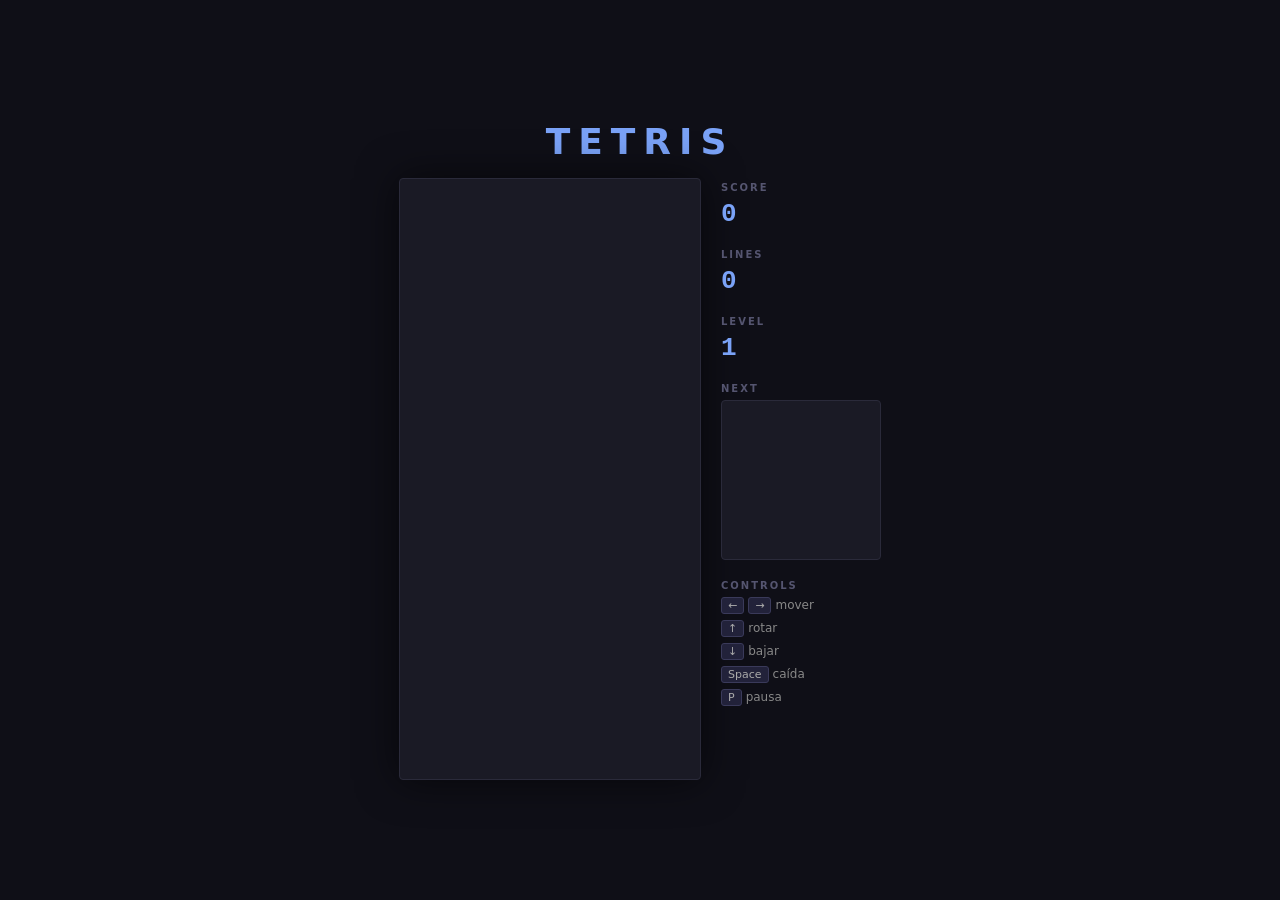
==== index.html @ cd77601a "feat: add visible game title Co-authored-by: dador33 <17363182+dador33@users.noreply.github.com>  Co" ====
<!DOCTYPE html>
<html lang="es">
<head>
  <meta charset="UTF-8" />
  <meta name="viewport" content="width=device-width, initial-scale=1.0" />
  <title>Tetris</title>
  <link rel="stylesheet" href="style.css" />
</head>
<body>
  <h1 class="title">TETRIS</h1>
  <div class="wrapper">
    <div class="game-container">
      <canvas id="board" width="300" height="600"></canvas>

      <aside class="panel">
        <div class="panel-section">
          <span class="label">SCORE</span>
          <span class="value" id="score">0</span>
        </div>
        <div class="panel-section">
          <span class="label">LINES</span>
          <span class="value" id="lines">0</span>
        </div>
        <div class="panel-section">
          <span class="label">LEVEL</span>
          <span class="value" id="level">1</span>
        </div>

        <div class="panel-section">
          <span class="label">NEXT</span>
          <canvas id="next-canvas" width="120" height="120"></canvas>
        </div>

        <div class="panel-section controls">
          <span class="label">CONTROLS</span>
          <ul>
            <li><kbd>←</kbd><kbd>→</kbd> mover</li>
            <li><kbd>↑</kbd> rotar</li>
            <li><kbd>↓</kbd> bajar</li>
            <li><kbd>Space</kbd> caída</li>
            <li><kbd>P</kbd> pausa</li>
          </ul>
        </div>
      </aside>
    </div>

    <div id="overlay" class="overlay hidden">
      <div class="overlay-box">
        <p id="overlay-title">GAME OVER</p>
        <p id="overlay-score"></p>
        <button id="restart-btn">Reiniciar</button>
      </div>
    </div>
  </div>

  <script src="game.js"></script>
</body>
</html>
---- style.css ----
*, *::before, *::after {
  box-sizing: border-box;
  margin: 0;
  padding: 0;
}

body {
  background: #0f0f17;
  color: #e0e0e0;
  font-family: system-ui, -apple-system, sans-serif;
  display: flex;
  flex-direction: column;
  align-items: center;
  justify-content: center;
  min-height: 100vh;
  user-select: none;
}

.title {
  font-size: 36px;
  font-weight: 800;
  letter-spacing: 8px;
  color: #7aa2f7;
  text-align: center;
  margin-bottom: 16px;
}

.wrapper {
  position: relative;
}

.game-container {
  display: flex;
  gap: 20px;
  align-items: flex-start;
}

#board {
  display: block;
  border: 1px solid #2a2a3a;
  background: #1a1a25;
  border-radius: 4px;
  box-shadow: 0 0 40px rgba(0, 0, 0, 0.6);
}

/* ---- Panel lateral ---- */
.panel {
  width: 160px;
  display: flex;
  flex-direction: column;
  gap: 20px;
  padding-top: 4px;
}

.panel-section {
  display: flex;
  flex-direction: column;
  gap: 6px;
}

.label {
  font-size: 10px;
  letter-spacing: 2px;
  color: #555570;
  font-weight: 600;
}

.value {
  font-family: 'Courier New', Courier, monospace;
  font-size: 26px;
  font-weight: 700;
  color: #7aa2f7;
  letter-spacing: 1px;
}

#next-canvas {
  display: block;
  border: 1px solid #2a2a3a;
  background: #1a1a25;
  border-radius: 4px;
}

/* ---- Controles ---- */
.controls ul {
  list-style: none;
  display: flex;
  flex-direction: column;
  gap: 6px;
}

.controls li {
  font-size: 12px;
  color: #888;
  display: flex;
  align-items: center;
  gap: 4px;
}

kbd {
  background: #22223a;
  border: 1px solid #3a3a5a;
  border-radius: 3px;
  padding: 1px 6px;
  font-size: 11px;
  font-family: inherit;
  color: #aaa;
}

/* ---- Overlay ---- */
.overlay {
  position: absolute;
  inset: 0;
  display: flex;
  align-items: center;
  justify-content: center;
  background: rgba(10, 10, 20, 0.75);
  backdrop-filter: blur(4px);
  border-radius: 4px;
}

.overlay.hidden {
  display: none;
}

.overlay-box {
  text-align: center;
  display: flex;
  flex-direction: column;
  gap: 12px;
  align-items: center;
}

#overlay-title {
  font-size: 28px;
  font-weight: 800;
  letter-spacing: 4px;
  color: #e57373;
}

#overlay-score {
  font-family: 'Courier New', Courier, monospace;
  font-size: 14px;
  color: #7aa2f7;
}

#restart-btn {
  margin-top: 8px;
  background: #7aa2f7;
  color: #0f0f17;
  border: none;
  border-radius: 6px;
  padding: 10px 28px;
  font-size: 14px;
  font-weight: 700;
  cursor: pointer;
  letter-spacing: 1px;
  transition: background 0.15s;
}

#restart-btn:hover {
  background: #9bbdff;
}
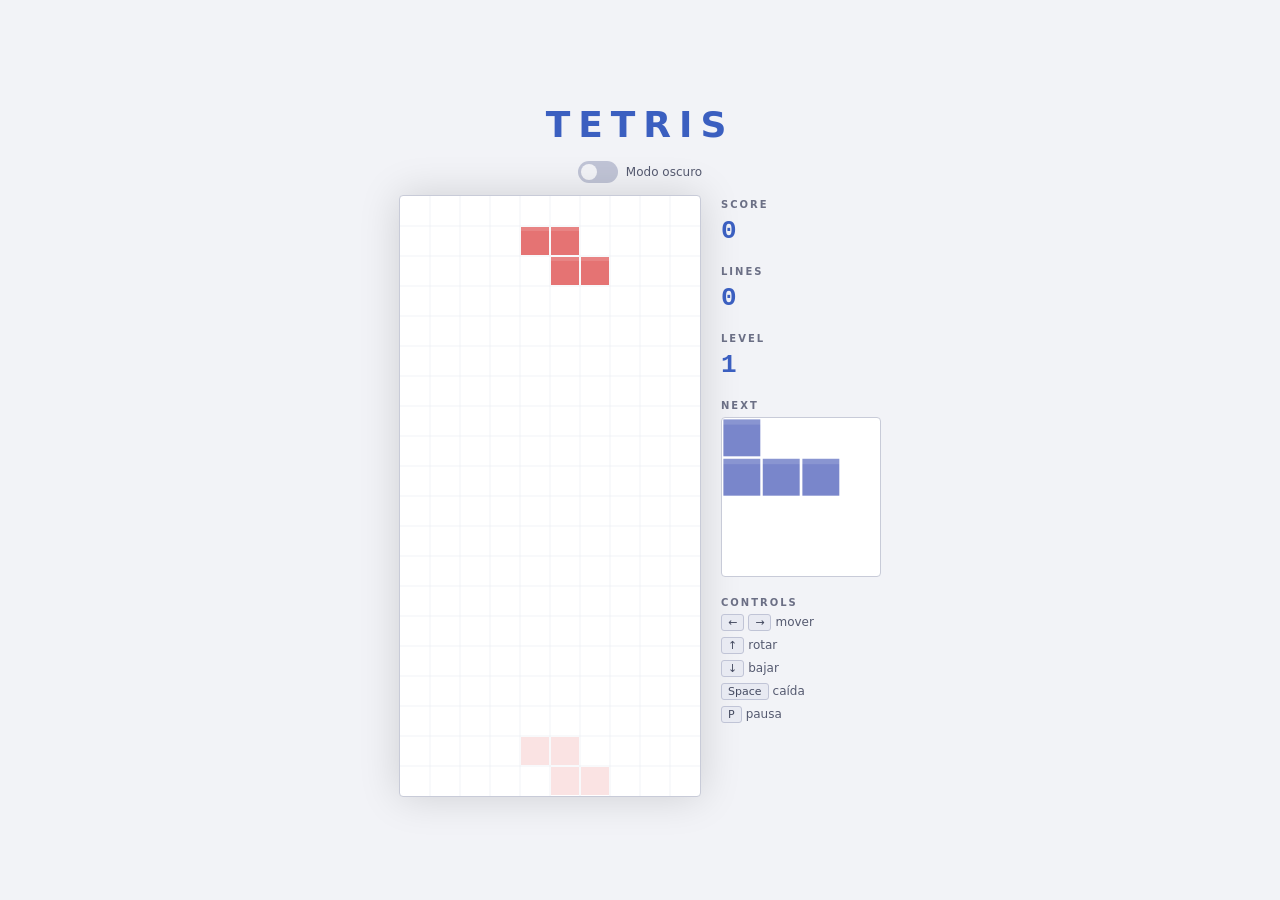
==== commit abb3f13b: "feat: añadir interruptor de tema claro/oscuro Co-authored-by: dador33 <17363182+dador33@users.norepl" ====
--- a/index.html
+++ b/index.html
@@ -8,6 +8,10 @@
 </head>
 <body>
   <h1 class="title">TETRIS</h1>
+  <label class="theme-toggle">
+    <input type="checkbox" id="theme-toggle" role="switch" checked />
+    <span>Modo oscuro</span>
+  </label>
   <div class="wrapper">
     <div class="game-container">
       <canvas id="board" width="300" height="600"></canvas>
@@ -53,6 +57,17 @@
     </div>
   </div>
 
+  <script>
+    // Aplica el tema antes de pintar para evitar parpadeo
+    (function () {
+      var t = null;
+      try { t = localStorage.getItem('theme'); } catch (e) {}
+      if (t !== 'light' && t !== 'dark') {
+        t = window.matchMedia && matchMedia('(prefers-color-scheme: light)').matches ? 'light' : 'dark';
+      }
+      document.documentElement.setAttribute('data-theme', t);
+    })();
+  </script>
   <script src="game.js"></script>
 </body>
 </html>
--- a/style.css
+++ b/style.css
@@ -4,9 +4,48 @@
   padding: 0;
 }
 
+/* ---- Temas ---- */
+:root {
+  --bg: #0f0f17;
+  --text: #e0e0e0;
+  --accent: #7aa2f7;
+  --accent-hover: #9bbdff;
+  --board-bg: #1a1a25;
+  --border: #2a2a3a;
+  --grid: #22222e;
+  --label: #555570;
+  --muted: #888;
+  --kbd-bg: #22223a;
+  --kbd-border: #3a3a5a;
+  --kbd-text: #aaa;
+  --overlay-bg: rgba(10, 10, 20, 0.75);
+  --danger: #e57373;
+  --btn-text: #0f0f17;
+  --shadow: rgba(0, 0, 0, 0.6);
+}
+
+[data-theme="light"] {
+  --bg: #f2f3f7;
+  --text: #24273a;
+  --accent: #3b5fc0;
+  --accent-hover: #2f4ea3;
+  --board-bg: #ffffff;
+  --border: #c8cbd8;
+  --grid: #e3e5ee;
+  --label: #6b6f85;
+  --muted: #555a70;
+  --kbd-bg: #e8eaf2;
+  --kbd-border: #c0c4d6;
+  --kbd-text: #444a60;
+  --overlay-bg: rgba(242, 243, 247, 0.8);
+  --danger: #c62828;
+  --btn-text: #ffffff;
+  --shadow: rgba(0, 0, 0, 0.15);
+}
+
 body {
-  background: #0f0f17;
-  color: #e0e0e0;
+  background: var(--bg);
+  color: var(--text);
   font-family: system-ui, -apple-system, sans-serif;
   display: flex;
   flex-direction: column;
@@ -20,7 +59,7 @@
   font-size: 36px;
   font-weight: 800;
   letter-spacing: 8px;
-  color: #7aa2f7;
+  color: var(--accent);
   text-align: center;
   margin-bottom: 16px;
 }
@@ -37,10 +76,10 @@
 
 #board {
   display: block;
-  border: 1px solid #2a2a3a;
-  background: #1a1a25;
+  border: 1px solid var(--border);
+  background: var(--board-bg);
   border-radius: 4px;
-  box-shadow: 0 0 40px rgba(0, 0, 0, 0.6);
+  box-shadow: 0 0 40px var(--shadow);
 }
 
 /* ---- Panel lateral ---- */
@@ -61,7 +100,7 @@
 .label {
   font-size: 10px;
   letter-spacing: 2px;
-  color: #555570;
+  color: var(--label);
   font-weight: 600;
 }
 
@@ -69,14 +108,14 @@
   font-family: 'Courier New', Courier, monospace;
   font-size: 26px;
   font-weight: 700;
-  color: #7aa2f7;
+  color: var(--accent);
   letter-spacing: 1px;
 }
 
 #next-canvas {
   display: block;
-  border: 1px solid #2a2a3a;
-  background: #1a1a25;
+  border: 1px solid var(--border);
+  background: var(--board-bg);
   border-radius: 4px;
 }
 
@@ -90,20 +129,20 @@
 
 .controls li {
   font-size: 12px;
-  color: #888;
+  color: var(--muted);
   display: flex;
   align-items: center;
   gap: 4px;
 }
 
 kbd {
-  background: #22223a;
-  border: 1px solid #3a3a5a;
+  background: var(--kbd-bg);
+  border: 1px solid var(--kbd-border);
   border-radius: 3px;
   padding: 1px 6px;
   font-size: 11px;
   font-family: inherit;
-  color: #aaa;
+  color: var(--kbd-text);
 }
 
 /* ---- Overlay ---- */
@@ -113,7 +152,7 @@
   display: flex;
   align-items: center;
   justify-content: center;
-  background: rgba(10, 10, 20, 0.75);
+  background: var(--overlay-bg);
   backdrop-filter: blur(4px);
   border-radius: 4px;
 }
@@ -134,19 +173,19 @@
   font-size: 28px;
   font-weight: 800;
   letter-spacing: 4px;
-  color: #e57373;
+  color: var(--danger);
 }
 
 #overlay-score {
   font-family: 'Courier New', Courier, monospace;
   font-size: 14px;
-  color: #7aa2f7;
+  color: var(--accent);
 }
 
 #restart-btn {
   margin-top: 8px;
-  background: #7aa2f7;
-  color: #0f0f17;
+  background: var(--accent);
+  color: var(--btn-text);
   border: none;
   border-radius: 6px;
   padding: 10px 28px;
@@ -158,5 +197,53 @@
 }
 
 #restart-btn:hover {
-  background: #9bbdff;
-}
+  background: var(--accent-hover);
+}
+
+/* ---- Interruptor de tema ---- */
+.theme-toggle {
+  display: flex;
+  align-items: center;
+  gap: 8px;
+  margin-bottom: 12px;
+  font-size: 12px;
+  color: var(--muted);
+  cursor: pointer;
+}
+
+.theme-toggle input {
+  appearance: none;
+  position: relative;
+  width: 40px;
+  height: 22px;
+  margin: 0;
+  border-radius: 11px;
+  background: var(--kbd-border);
+  cursor: pointer;
+  transition: background 0.2s;
+}
+
+.theme-toggle input::after {
+  content: '';
+  position: absolute;
+  top: 3px;
+  left: 3px;
+  width: 16px;
+  height: 16px;
+  border-radius: 50%;
+  background: var(--bg);
+  transition: transform 0.2s;
+}
+
+.theme-toggle input:checked {
+  background: var(--accent);
+}
+
+.theme-toggle input:checked::after {
+  transform: translateX(18px);
+}
+
+.theme-toggle input:focus-visible {
+  outline: 2px solid var(--accent);
+  outline-offset: 2px;
+}
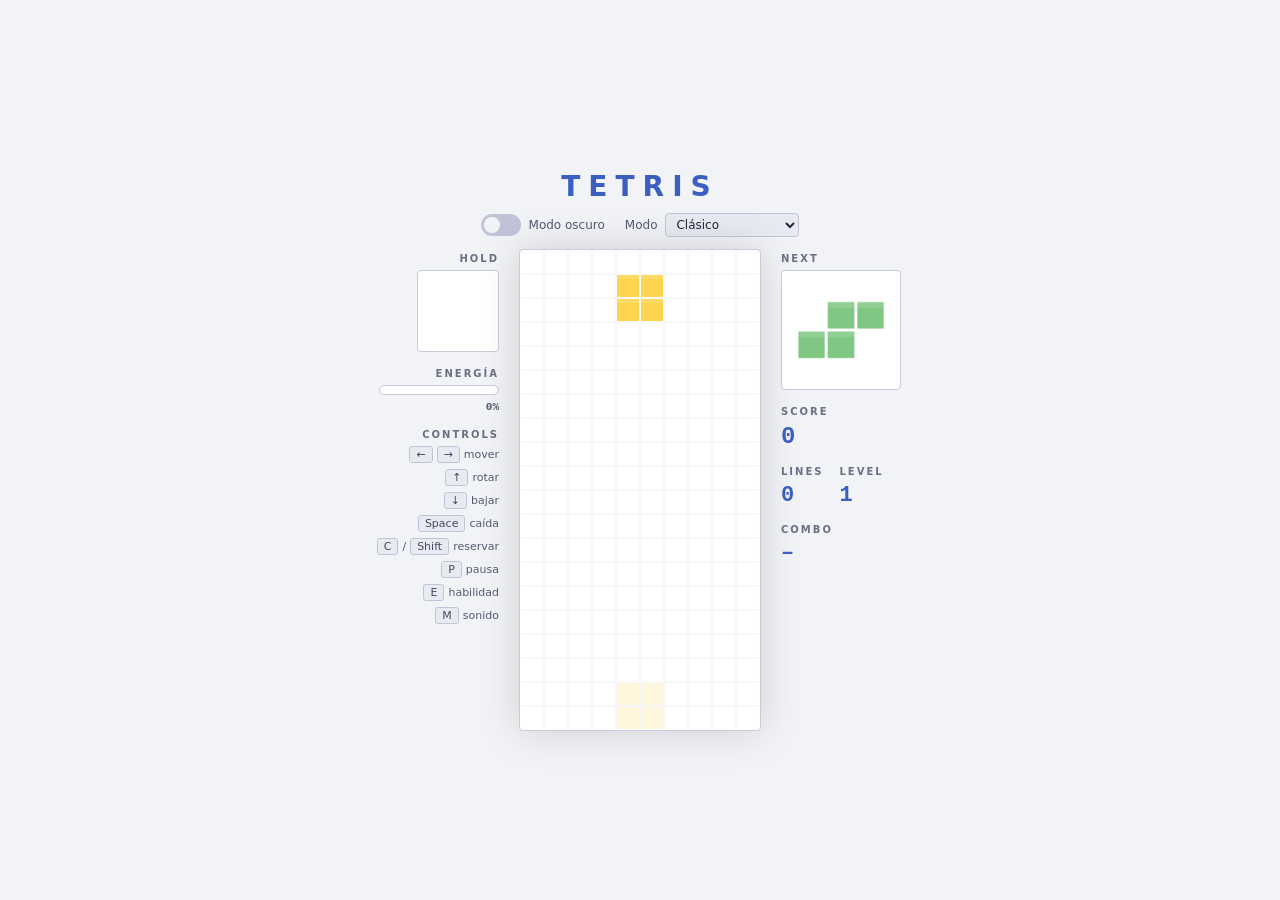
==== commit 918d7a22: "all" ====
--- a/index.html
+++ b/index.html
@@ -8,31 +8,31 @@
 </head>
 <body>
   <h1 class="title">TETRIS</h1>
-  <label class="theme-toggle">
-    <input type="checkbox" id="theme-toggle" role="switch" checked />
-    <span>Modo oscuro</span>
-  </label>
+  <div class="toolbar">
+    <label class="theme-toggle">
+      <input type="checkbox" id="theme-toggle" role="switch" checked />
+      <span>Modo oscuro</span>
+    </label>
+    <label class="mode-picker">
+      <span>Modo</span>
+      <select id="mode-select" aria-label="Modo de juego">
+        <option value="">Clásico</option>
+        <!-- Los retos se añaden desde game.js a partir de CHALLENGES (rules.js) -->
+      </select>
+    </label>
+  </div>
   <div class="wrapper">
     <div class="game-container">
-      <canvas id="board" width="300" height="600"></canvas>
-
-      <aside class="panel">
+      <aside class="panel panel-left">
         <div class="panel-section">
-          <span class="label">SCORE</span>
-          <span class="value" id="score">0</span>
-        </div>
-        <div class="panel-section">
-          <span class="label">LINES</span>
-          <span class="value" id="lines">0</span>
-        </div>
-        <div class="panel-section">
-          <span class="label">LEVEL</span>
-          <span class="value" id="level">1</span>
+          <span class="label">HOLD</span>
+          <canvas id="hold-canvas" width="80" height="80"></canvas>
         </div>
 
-        <div class="panel-section">
-          <span class="label">NEXT</span>
-          <canvas id="next-canvas" width="120" height="120"></canvas>
+        <div class="panel-section energy" id="energy-section">
+          <span class="label">ENERGÍA</span>
+          <div class="energy-bar"><div class="energy-fill" id="energy-fill"></div></div>
+          <span class="energy-label" id="energy-label">0%</span>
         </div>
 
         <div class="panel-section controls">
@@ -42,10 +42,57 @@
             <li><kbd>↑</kbd> rotar</li>
             <li><kbd>↓</kbd> bajar</li>
             <li><kbd>Space</kbd> caída</li>
+            <li><kbd>C</kbd>/<kbd>Shift</kbd> reservar</li>
             <li><kbd>P</kbd> pausa</li>
+            <li><kbd>E</kbd> habilidad</li>
+            <li><kbd>M</kbd> sonido</li>
           </ul>
         </div>
       </aside>
+
+      <canvas id="board" width="240" height="480"></canvas>
+
+      <aside class="panel panel-right">
+        <div class="panel-section">
+          <span class="label">NEXT</span>
+          <canvas id="next-canvas" width="80" height="80"></canvas>
+        </div>
+
+        <div class="panel-section">
+          <span class="label">SCORE</span>
+          <span class="value" id="score">0</span>
+        </div>
+
+        <div class="stat-row">
+          <div class="panel-section">
+            <span class="label">LINES</span>
+            <span class="value" id="lines">0</span>
+          </div>
+          <div class="panel-section">
+            <span class="label">LEVEL</span>
+            <span class="value" id="level">1</span>
+          </div>
+        </div>
+
+        <div class="panel-section">
+          <span class="label">COMBO</span>
+          <span class="value" id="combo">–</span>
+        </div>
+
+        <div class="panel-section" id="goal-section" hidden>
+          <span class="label">OBJETIVO</span>
+          <span class="goal" id="goal"></span>
+          <span class="value" id="timer">0:00</span>
+        </div>
+      </aside>
+    </div>
+
+    <div id="ability-overlay" class="overlay hidden">
+      <div class="overlay-box">
+        <p id="ability-title">ELIGE UNA HABILIDAD</p>
+        <div id="ability-list"></div>
+        <p class="ability-hint"><kbd>1</kbd> <kbd>2</kbd> <kbd>3</kbd> elegir · <kbd>Esc</kbd> cancelar</p>
+      </div>
     </div>
 
     <div id="overlay" class="overlay hidden">
@@ -68,6 +115,7 @@
       document.documentElement.setAttribute('data-theme', t);
     })();
   </script>
+  <script src="rules.js"></script>
   <script src="game.js"></script>
 </body>
 </html>
--- a/style.css
+++ b/style.css
@@ -56,12 +56,12 @@
 }
 
 .title {
-  font-size: 36px;
+  font-size: 28px;
   font-weight: 800;
   letter-spacing: 8px;
   color: var(--accent);
   text-align: center;
-  margin-bottom: 16px;
+  margin-bottom: 10px;
 }
 
 .wrapper {
@@ -82,13 +82,28 @@
   box-shadow: 0 0 40px var(--shadow);
 }
 
-/* ---- Panel lateral ---- */
+/* ---- Paneles laterales ----
+   Mismo ancho a ambos lados para que el tablero quede centrado. */
 .panel {
-  width: 160px;
-  display: flex;
-  flex-direction: column;
-  gap: 20px;
+  width: 120px;
+  display: flex;
+  flex-direction: column;
+  gap: 16px;
   padding-top: 4px;
+}
+
+.panel-left {
+  align-items: flex-end;
+  text-align: right;
+}
+
+.panel-left .controls li {
+  justify-content: flex-end;
+}
+
+.stat-row {
+  display: flex;
+  gap: 16px;
 }
 
 .panel-section {
@@ -106,13 +121,18 @@
 
 .value {
   font-family: 'Courier New', Courier, monospace;
-  font-size: 26px;
+  font-size: 22px;
   font-weight: 700;
   color: var(--accent);
   letter-spacing: 1px;
 }
 
-#next-canvas {
+#score {
+  font-size: 24px;
+}
+
+#next-canvas,
+#hold-canvas {
   display: block;
   border: 1px solid var(--border);
   background: var(--board-bg);
@@ -128,7 +148,7 @@
 }
 
 .controls li {
-  font-size: 12px;
+  font-size: 11px;
   color: var(--muted);
   display: flex;
   align-items: center;
@@ -200,12 +220,131 @@
   background: var(--accent-hover);
 }
 
+/* ---- Barra superior: tema + modo ---- */
+.toolbar {
+  display: flex;
+  align-items: center;
+  gap: 20px;
+  margin-bottom: 12px;
+}
+
+.mode-picker {
+  display: flex;
+  align-items: center;
+  gap: 8px;
+  font-size: 12px;
+  color: var(--muted);
+}
+
+.mode-picker select {
+  background: var(--kbd-bg);
+  color: var(--text);
+  border: 1px solid var(--kbd-border);
+  border-radius: 4px;
+  padding: 3px 6px;
+  font-size: 12px;
+  font-family: inherit;
+  cursor: pointer;
+}
+
+.mode-picker select:focus-visible {
+  outline: 2px solid var(--accent);
+  outline-offset: 2px;
+}
+
+/* El display:flex de .panel-section anularía el atributo hidden */
+.panel-section[hidden] {
+  display: none;
+}
+
+.goal {
+  font-size: 11px;
+  line-height: 1.3;
+  color: var(--muted);
+}
+
+#overlay-title.win {
+  color: var(--accent);
+}
+
+/* ---- Energía y habilidades ---- */
+.energy {
+  align-self: stretch;
+}
+
+.energy-bar {
+  height: 10px;
+  background: var(--board-bg);
+  border: 1px solid var(--border);
+  border-radius: 5px;
+  overflow: hidden;
+}
+
+.energy-fill {
+  height: 100%;
+  width: 0;
+  background: var(--accent);
+  transition: width 0.25s;
+}
+
+.energy-fill.full {
+  animation: energy-pulse 0.9s ease-in-out infinite;
+}
+
+@keyframes energy-pulse {
+  50% { opacity: 0.45; }
+}
+
+.energy-label {
+  font-family: 'Courier New', Courier, monospace;
+  font-size: 11px;
+  font-weight: 700;
+  color: var(--muted);
+}
+
+#ability-title {
+  font-size: 20px;
+  font-weight: 800;
+  letter-spacing: 3px;
+  color: var(--accent);
+}
+
+#ability-list {
+  display: flex;
+  flex-direction: column;
+  gap: 8px;
+  width: 320px;
+}
+
+.ability-btn {
+  display: flex;
+  align-items: center;
+  gap: 10px;
+  text-align: left;
+  background: var(--kbd-bg);
+  color: var(--text);
+  border: 1px solid var(--kbd-border);
+  border-radius: 6px;
+  padding: 10px 12px;
+  font-size: 13px;
+  font-family: inherit;
+  cursor: pointer;
+}
+
+.ability-btn:hover {
+  border-color: var(--accent);
+}
+
+.ability-hint {
+  font-size: 11px;
+  color: var(--muted);
+}
+
 /* ---- Interruptor de tema ---- */
 .theme-toggle {
   display: flex;
   align-items: center;
   gap: 8px;
-  margin-bottom: 12px;
   font-size: 12px;
   color: var(--muted);
   cursor: pointer;
@@ -247,3 +386,24 @@
   outline: 2px solid var(--accent);
   outline-offset: 2px;
 }
+
+/* ---- Pantallas estrechas: tablero arriba, paneles en fila debajo ---- */
+@media (max-width: 560px) {
+  .game-container {
+    flex-wrap: wrap;
+    justify-content: center;
+  }
+  #board {
+    order: -1;
+    flex-basis: 100%;
+    max-width: 240px;
+    margin: 0 auto;
+  }
+  .panel-left {
+    align-items: flex-start;
+    text-align: left;
+  }
+  .panel-left .controls li {
+    justify-content: flex-start;
+  }
+}
